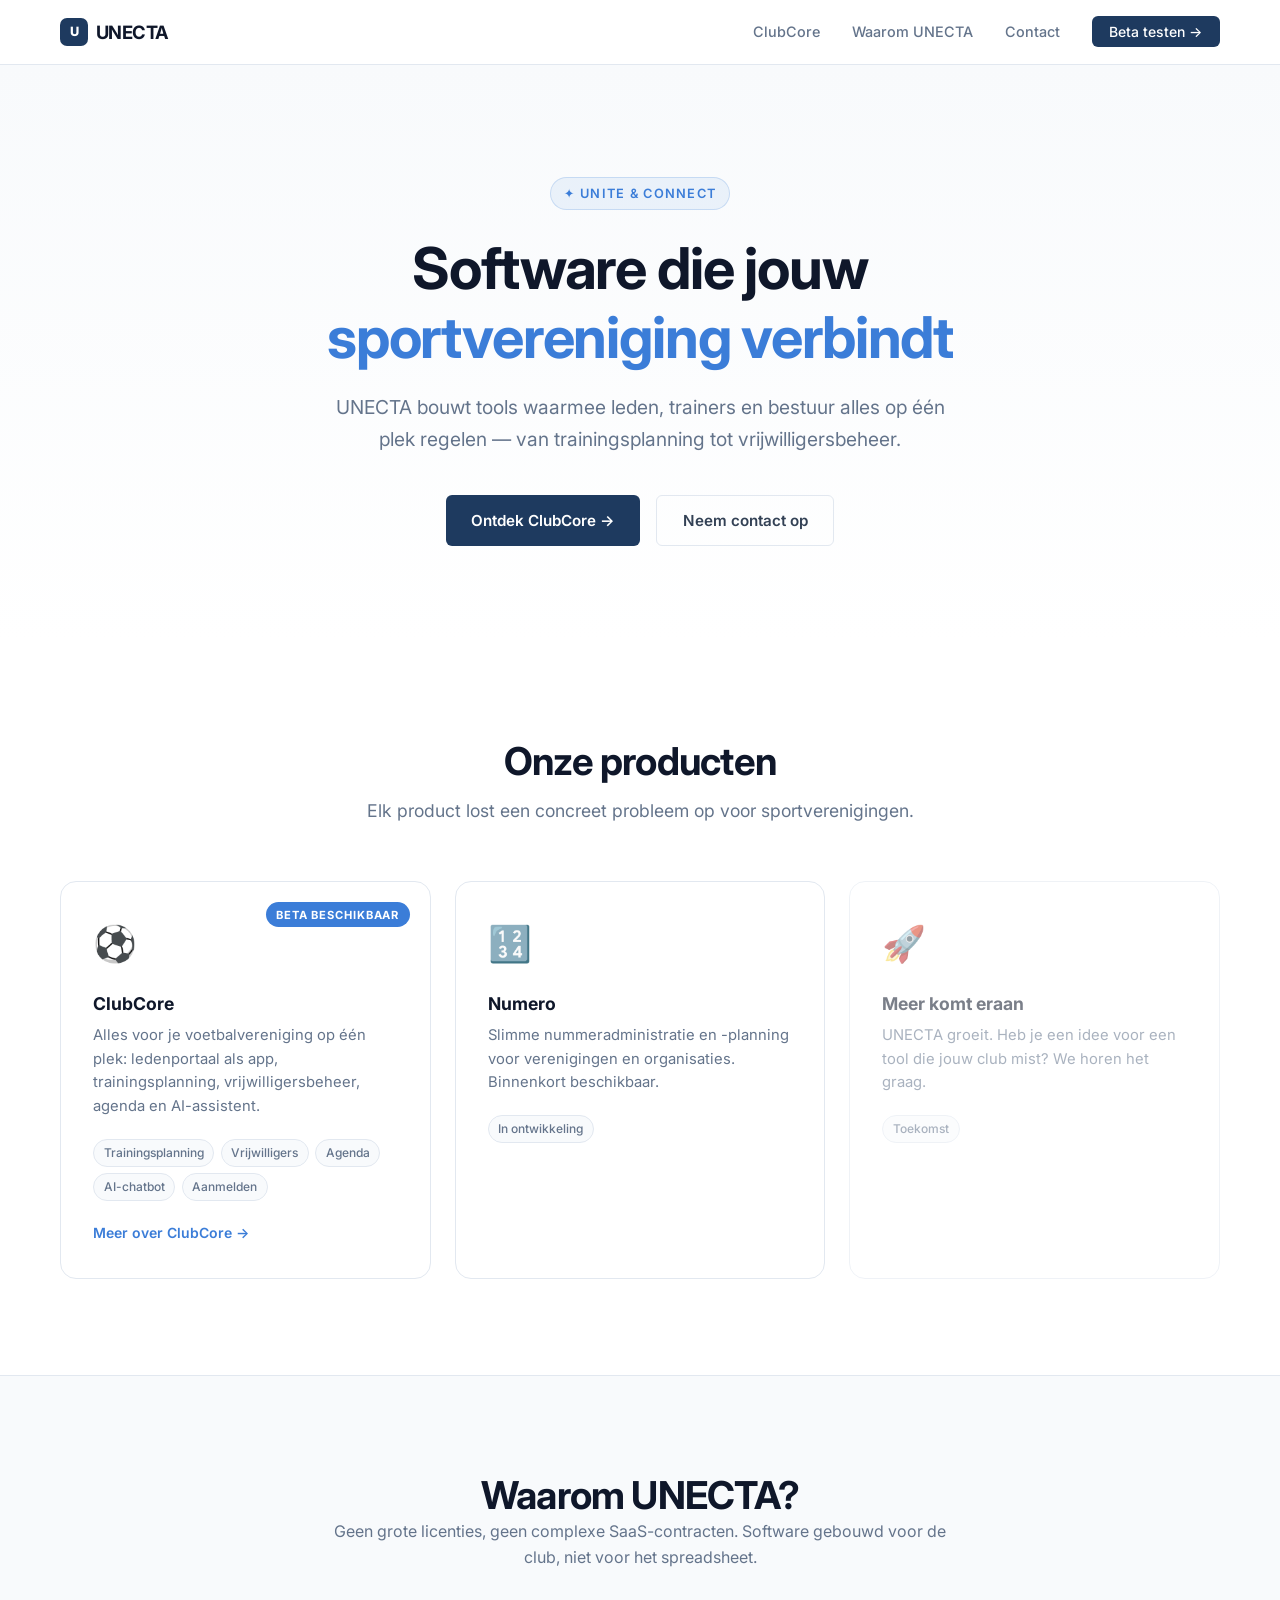
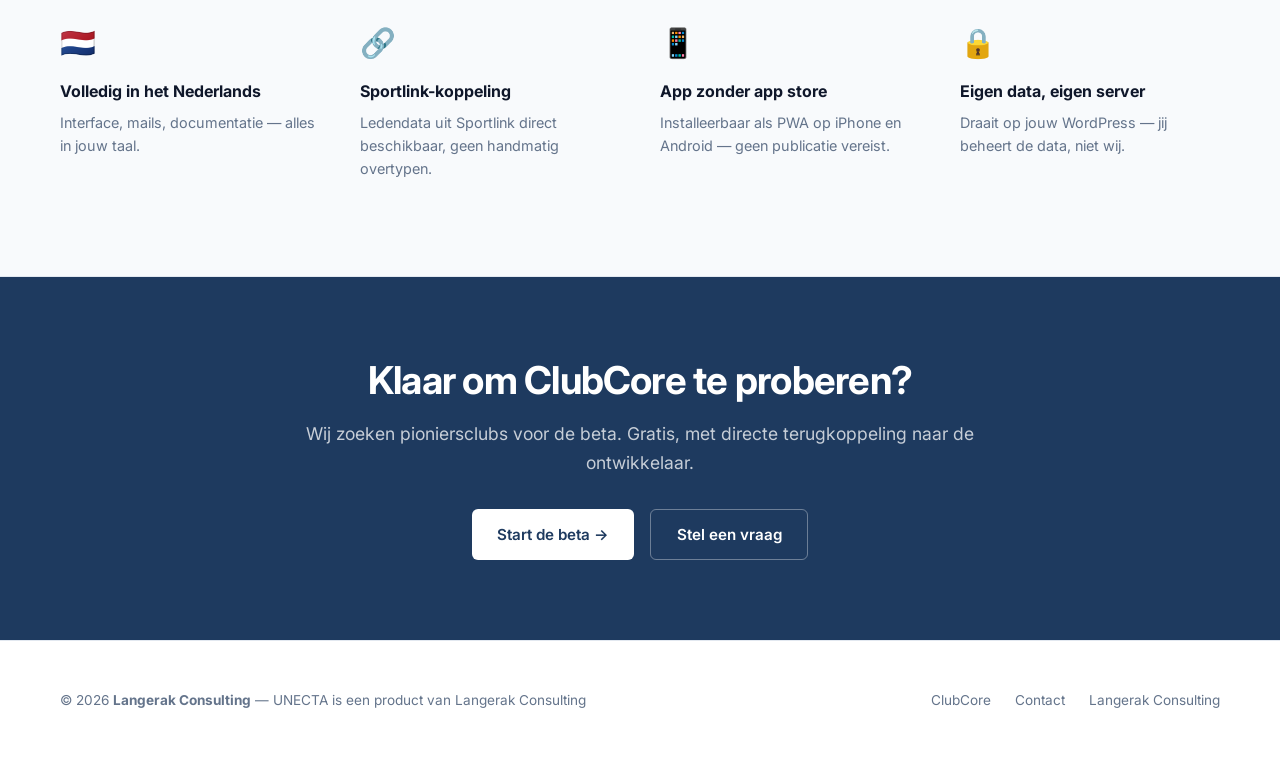
==== index.html @ e7898072 "Initiële UNECTA-website: homepage + ClubCore productpagina Statische site klaar voor Vercel-deploy: " ====
<!DOCTYPE html>
<html lang="nl">
<head>
  <meta charset="UTF-8" />
  <meta name="viewport" content="width=device-width, initial-scale=1.0" />
  <title>UNECTA — Unite &amp; Connect</title>
  <meta name="description" content="UNECTA bouwt software voor sportverenigingen. Unite en connect jouw club met slimme tools voor leden, trainers en bestuur." />

  <!-- Fonts -->
  <link rel="preconnect" href="https://fonts.googleapis.com" />
  <link rel="preconnect" href="https://fonts.gstatic.com" crossorigin />
  <link href="https://fonts.googleapis.com/css2?family=Inter:wght@400;500;600;700;800&display=swap" rel="stylesheet" />

  <link rel="stylesheet" href="/assets/css/main.css" />
</head>
<body>

  <!-- ── Nav ───────────────────────────────────────────── -->
  <header class="nav">
    <div class="container nav__inner">
      <a href="/" class="nav__logo">
        <div class="nav__logo-mark">U</div>
        UNECTA
      </a>
      <nav>
        <ul class="nav__links">
          <li><a href="/clubcore">ClubCore</a></li>
          <li><a href="#waarom">Waarom UNECTA</a></li>
          <li><a href="mailto:peter@langerak.org">Contact</a></li>
          <li><a href="https://clubcore.unecta.nl" class="nav__cta">Beta testen →</a></li>
        </ul>
      </nav>
    </div>
  </header>

  <!-- ── Hero ──────────────────────────────────────────── -->
  <section class="hero">
    <div class="container">
      <div class="hero__eyebrow">✦ Unite &amp; Connect</div>
      <h1 class="hero__title">
        Software die jouw<br />
        <span>sportvereniging verbindt</span>
      </h1>
      <p class="hero__sub">
        UNECTA bouwt tools waarmee leden, trainers en bestuur alles op één plek regelen —
        van trainingsplanning tot vrijwilligersbeheer.
      </p>
      <div class="hero__actions">
        <a href="/clubcore" class="btn btn--primary">Ontdek ClubCore →</a>
        <a href="mailto:peter@langerak.org" class="btn btn--ghost">Neem contact op</a>
      </div>
    </div>
  </section>

  <!-- ── Producten ──────────────────────────────────────── -->
  <section class="products">
    <div class="container">
      <div class="products__header">
        <h2>Onze producten</h2>
        <p>Elk product lost een concreet probleem op voor sportverenigingen.</p>
      </div>

      <div class="products__grid">

        <!-- ClubCore -->
        <div class="product-card product-card--featured">
          <div class="product-card__icon">⚽</div>
          <div class="product-card__name">ClubCore</div>
          <p class="product-card__desc">
            Alles voor je voetbalvereniging op één plek: ledenportaal als app,
            trainingsplanning, vrijwilligersbeheer, agenda en AI-assistent.
          </p>
          <div class="product-card__tags">
            <span class="tag">Trainingsplanning</span>
            <span class="tag">Vrijwilligers</span>
            <span class="tag">Agenda</span>
            <span class="tag">AI-chatbot</span>
            <span class="tag">Aanmelden</span>
          </div>
          <a href="/clubcore" class="product-card__link">Meer over ClubCore →</a>
        </div>

        <!-- Numero -->
        <div class="product-card">
          <div class="product-card__icon">🔢</div>
          <div class="product-card__name">Numero</div>
          <p class="product-card__desc">
            Slimme nummeradministratie en -planning voor verenigingen en organisaties.
            Binnenkort beschikbaar.
          </p>
          <div class="product-card__tags">
            <span class="tag">In ontwikkeling</span>
          </div>
        </div>

        <!-- Placeholder toekomstig product -->
        <div class="product-card" style="opacity:.55; pointer-events:none;">
          <div class="product-card__icon">🚀</div>
          <div class="product-card__name">Meer komt eraan</div>
          <p class="product-card__desc">
            UNECTA groeit. Heb je een idee voor een tool die jouw club mist?
            We horen het graag.
          </p>
          <div class="product-card__tags">
            <span class="tag">Toekomst</span>
          </div>
        </div>

      </div>
    </div>
  </section>

  <!-- ── Waarom UNECTA ──────────────────────────────────── -->
  <section class="why" id="waarom">
    <div class="container">
      <div class="text-center">
        <h2>Waarom UNECTA?</h2>
        <p class="text-muted mt-2" style="margin:0 auto">
          Geen grote licenties, geen complexe SaaS-contracten. Software gebouwd voor de club, niet voor het spreadsheet.
        </p>
      </div>
      <div class="why__grid">
        <div class="why-item">
          <div class="why-item__icon">🇳🇱</div>
          <div class="why-item__title">Volledig in het Nederlands</div>
          <p class="why-item__text">Interface, mails, documentatie — alles in jouw taal.</p>
        </div>
        <div class="why-item">
          <div class="why-item__icon">🔗</div>
          <div class="why-item__title">Sportlink-koppeling</div>
          <p class="why-item__text">Ledendata uit Sportlink direct beschikbaar, geen handmatig overtypen.</p>
        </div>
        <div class="why-item">
          <div class="why-item__icon">📱</div>
          <div class="why-item__title">App zonder app store</div>
          <p class="why-item__text">Installeerbaar als PWA op iPhone en Android — geen publicatie vereist.</p>
        </div>
        <div class="why-item">
          <div class="why-item__icon">🔒</div>
          <div class="why-item__title">Eigen data, eigen server</div>
          <p class="why-item__text">Draait op jouw WordPress — jij beheert de data, niet wij.</p>
        </div>
      </div>
    </div>
  </section>

  <!-- ── CTA ───────────────────────────────────────────── -->
  <section class="cta-section">
    <div class="container">
      <h2>Klaar om ClubCore te proberen?</h2>
      <p>Wij zoeken pioniersclubs voor de beta. Gratis, met directe terugkoppeling naar de ontwikkelaar.</p>
      <div class="hero__actions">
        <a href="https://clubcore.unecta.nl" class="btn btn--primary">Start de beta →</a>
        <a href="mailto:peter@langerak.org" class="btn btn--ghost">Stel een vraag</a>
      </div>
    </div>
  </section>

  <!-- ── Footer ─────────────────────────────────────────── -->
  <footer class="footer">
    <div class="container footer__inner">
      <p class="footer__copy">
        © 2026 <strong>Langerak Consulting</strong> — UNECTA is een product van Langerak Consulting
      </p>
      <ul class="footer__links">
        <li><a href="/clubcore">ClubCore</a></li>
        <li><a href="mailto:peter@langerak.org">Contact</a></li>
        <li><a href="https://langerakconsulting.nl">Langerak Consulting</a></li>
      </ul>
    </div>
  </footer>

</body>
</html>
---- assets/css/main.css ----
/* ═══════════════════════════════════════════════════════
   UNECTA — main.css
   Kleuren via CSS-variabelen → swap brandpakket in :root
   ═══════════════════════════════════════════════════════ */

:root {
  /* Brand — placeholder tot brandpakket beschikbaar is */
  --color-primary:       #1e3a5f;
  --color-primary-light: #2d5a9e;
  --color-accent:        #3b7dd8;
  --color-accent-hover:  #2d6bc4;

  /* Neutrals */
  --color-dark:      #0f172a;
  --color-body:      #334155;
  --color-muted:     #64748b;
  --color-border:    #e2e8f0;
  --color-surface:   #f8fafc;
  --color-white:     #ffffff;

  /* Typography */
  --font-sans: 'Inter', system-ui, -apple-system, sans-serif;
  --font-mono: 'JetBrains Mono', 'Fira Code', monospace;

  /* Spacing */
  --radius-sm: 6px;
  --radius-md: 10px;
  --radius-lg: 16px;

  /* Shadows */
  --shadow-sm: 0 1px 3px rgba(0,0,0,.08), 0 1px 2px rgba(0,0,0,.06);
  --shadow-md: 0 4px 16px rgba(0,0,0,.10);
  --shadow-lg: 0 12px 40px rgba(0,0,0,.14);
}

/* ── Reset ──────────────────────────────────────────────── */
*, *::before, *::after { box-sizing: border-box; margin: 0; padding: 0; }

html { scroll-behavior: smooth; -webkit-text-size-adjust: 100%; }

body {
  font-family: var(--font-sans);
  font-size: 16px;
  line-height: 1.65;
  color: var(--color-body);
  background: var(--color-white);
  -webkit-font-smoothing: antialiased;
}

img, svg { display: block; max-width: 100%; }
a { color: inherit; text-decoration: none; }
button { cursor: pointer; font-family: inherit; border: none; background: none; }

/* ── Typography ─────────────────────────────────────────── */
h1, h2, h3, h4 {
  color: var(--color-dark);
  line-height: 1.2;
  font-weight: 700;
  letter-spacing: -0.02em;
}
h1 { font-size: clamp(2.2rem, 5vw, 3.6rem); }
h2 { font-size: clamp(1.6rem, 3vw, 2.4rem); }
h3 { font-size: 1.2rem; font-weight: 600; }
p  { max-width: 65ch; }

/* ── Layout ─────────────────────────────────────────────── */
.container {
  width: min(1160px, 100% - 3rem);
  margin-inline: auto;
}

section { padding: 6rem 0; }

/* ── Nav ────────────────────────────────────────────────── */
.nav {
  position: sticky;
  top: 0;
  z-index: 100;
  background: rgba(255,255,255,.85);
  backdrop-filter: blur(12px);
  -webkit-backdrop-filter: blur(12px);
  border-bottom: 1px solid var(--color-border);
}

.nav__inner {
  display: flex;
  align-items: center;
  justify-content: space-between;
  height: 64px;
}

.nav__logo {
  display: flex;
  align-items: center;
  gap: .5rem;
  font-weight: 700;
  font-size: 1.15rem;
  color: var(--color-dark);
  letter-spacing: -0.03em;
}

.nav__logo-mark {
  width: 28px;
  height: 28px;
  background: var(--color-primary);
  border-radius: 7px;
  display: flex;
  align-items: center;
  justify-content: center;
  color: white;
  font-size: .8rem;
  font-weight: 800;
}

.nav__links {
  display: flex;
  align-items: center;
  gap: 2rem;
  list-style: none;
  font-size: .9rem;
  font-weight: 500;
  color: var(--color-muted);
}

.nav__links a:hover { color: var(--color-dark); }

.nav__cta {
  background: var(--color-primary);
  color: var(--color-white) !important;
  padding: .45rem 1.1rem;
  border-radius: var(--radius-sm);
  font-size: .875rem !important;
  transition: background .15s;
}
.nav__cta:hover { background: var(--color-primary-light) !important; }

@media (max-width: 680px) {
  .nav__links { display: none; }
}

/* ── Buttons ─────────────────────────────────────────────── */
.btn {
  display: inline-flex;
  align-items: center;
  gap: .5rem;
  padding: .75rem 1.6rem;
  border-radius: var(--radius-sm);
  font-size: .95rem;
  font-weight: 600;
  transition: all .15s;
  white-space: nowrap;
}

.btn--primary {
  background: var(--color-primary);
  color: var(--color-white);
}
.btn--primary:hover { background: var(--color-primary-light); transform: translateY(-1px); box-shadow: var(--shadow-md); }

.btn--ghost {
  background: transparent;
  color: var(--color-body);
  border: 1.5px solid var(--color-border);
}
.btn--ghost:hover { border-color: var(--color-primary); color: var(--color-primary); }

/* ── Hero ────────────────────────────────────────────────── */
.hero {
  padding: 7rem 0 6rem;
  text-align: center;
  background: linear-gradient(180deg, var(--color-surface) 0%, var(--color-white) 100%);
}

.hero__eyebrow {
  display: inline-flex;
  align-items: center;
  gap: .4rem;
  font-size: .8rem;
  font-weight: 600;
  color: var(--color-accent);
  text-transform: uppercase;
  letter-spacing: .1em;
  margin-bottom: 1.5rem;
  background: rgba(59,125,216,.08);
  padding: .3rem .8rem;
  border-radius: 999px;
  border: 1px solid rgba(59,125,216,.2);
}

.hero__title {
  margin-bottom: 1.25rem;
}

.hero__title span {
  color: var(--color-accent);
}

.hero__sub {
  font-size: 1.2rem;
  color: var(--color-muted);
  max-width: 52ch;
  margin: 0 auto 2.5rem;
}

.hero__actions {
  display: flex;
  gap: 1rem;
  justify-content: center;
  flex-wrap: wrap;
}

/* ── Products grid ──────────────────────────────────────── */
.products { background: var(--color-white); }

.products__header {
  text-align: center;
  margin-bottom: 3.5rem;
}

.products__header p {
  color: var(--color-muted);
  font-size: 1.1rem;
  margin: .75rem auto 0;
}

.products__grid {
  display: grid;
  grid-template-columns: repeat(auto-fit, minmax(300px, 1fr));
  gap: 1.5rem;
}

.product-card {
  border: 1.5px solid var(--color-border);
  border-radius: var(--radius-lg);
  padding: 2rem;
  transition: all .2s;
  position: relative;
  overflow: hidden;
}

.product-card:hover {
  border-color: var(--color-accent);
  box-shadow: var(--shadow-md);
  transform: translateY(-2px);
}

.product-card--featured::before {
  content: 'Beta beschikbaar';
  position: absolute;
  top: 1.25rem;
  right: 1.25rem;
  font-size: .7rem;
  font-weight: 700;
  text-transform: uppercase;
  letter-spacing: .08em;
  background: var(--color-accent);
  color: white;
  padding: .2rem .65rem;
  border-radius: 999px;
}

.product-card__icon {
  font-size: 2.2rem;
  margin-bottom: 1rem;
}

.product-card__name {
  font-size: 1.1rem;
  font-weight: 700;
  color: var(--color-dark);
  margin-bottom: .4rem;
}

.product-card__desc {
  font-size: .925rem;
  color: var(--color-muted);
  line-height: 1.6;
  margin-bottom: 1.25rem;
}

.product-card__tags {
  display: flex;
  flex-wrap: wrap;
  gap: .4rem;
}

.tag {
  font-size: .75rem;
  font-weight: 500;
  padding: .2rem .6rem;
  border-radius: 999px;
  background: var(--color-surface);
  color: var(--color-muted);
  border: 1px solid var(--color-border);
}

.product-card__link {
  display: inline-flex;
  align-items: center;
  gap: .3rem;
  font-size: .875rem;
  font-weight: 600;
  color: var(--color-accent);
  margin-top: 1.25rem;
}
.product-card__link:hover { gap: .5rem; }

/* ── Why UNECTA ─────────────────────────────────────────── */
.why {
  background: var(--color-surface);
  border-top: 1px solid var(--color-border);
  border-bottom: 1px solid var(--color-border);
}

.why__grid {
  display: grid;
  grid-template-columns: repeat(auto-fit, minmax(220px, 1fr));
  gap: 2.5rem;
  margin-top: 3rem;
}

.why-item__icon {
  font-size: 1.8rem;
  margin-bottom: .75rem;
}

.why-item__title {
  font-size: 1rem;
  font-weight: 700;
  color: var(--color-dark);
  margin-bottom: .4rem;
}

.why-item__text {
  font-size: .9rem;
  color: var(--color-muted);
  line-height: 1.6;
  max-width: 32ch;
}

/* ── CTA section ─────────────────────────────────────────── */
.cta-section {
  text-align: center;
  background: var(--color-primary);
  padding: 5rem 0;
}

.cta-section h2 { color: white; }
.cta-section p  { color: rgba(255,255,255,.75); margin: 1rem auto 2rem; font-size: 1.1rem; }

.cta-section .btn--ghost {
  color: white;
  border-color: rgba(255,255,255,.35);
}
.cta-section .btn--ghost:hover {
  border-color: white;
  background: rgba(255,255,255,.1);
}

.cta-section .btn--primary {
  background: white;
  color: var(--color-primary);
}
.cta-section .btn--primary:hover { background: var(--color-surface); }

/* ── Footer ─────────────────────────────────────────────── */
.footer {
  padding: 3rem 0;
  border-top: 1px solid var(--color-border);
}

.footer__inner {
  display: flex;
  align-items: center;
  justify-content: space-between;
  flex-wrap: wrap;
  gap: 1rem;
}

.footer__copy {
  font-size: .85rem;
  color: var(--color-muted);
}

.footer__links {
  display: flex;
  gap: 1.5rem;
  list-style: none;
  font-size: .85rem;
}

.footer__links a {
  color: var(--color-muted);
}
.footer__links a:hover { color: var(--color-dark); }

/* ── Product page specific ──────────────────────────────── */
.product-hero {
  padding: 6rem 0 5rem;
  background: linear-gradient(135deg, var(--color-primary) 0%, var(--color-primary-light) 100%);
  color: white;
}

.product-hero__badge {
  display: inline-flex;
  align-items: center;
  gap: .4rem;
  font-size: .78rem;
  font-weight: 600;
  text-transform: uppercase;
  letter-spacing: .1em;
  background: rgba(255,255,255,.15);
  border: 1px solid rgba(255,255,255,.25);
  padding: .3rem .8rem;
  border-radius: 999px;
  margin-bottom: 1.5rem;
  color: rgba(255,255,255,.9);
}

.product-hero h1 { color: white; margin-bottom: 1rem; }

.product-hero__sub {
  font-size: 1.2rem;
  color: rgba(255,255,255,.8);
  max-width: 50ch;
  margin-bottom: 2.5rem;
}

.product-hero .btn--ghost {
  color: white;
  border-color: rgba(255,255,255,.4);
}
.product-hero .btn--ghost:hover {
  border-color: white;
  background: rgba(255,255,255,.1);
  color: white;
}

.product-hero .btn--primary {
  background: white;
  color: var(--color-primary);
}

/* Features grid */
.features { background: var(--color-white); }

.features__header { margin-bottom: 3.5rem; }
.features__header p { color: var(--color-muted); font-size: 1.05rem; margin-top: .75rem; }

.features__grid {
  display: grid;
  grid-template-columns: repeat(auto-fit, minmax(280px, 1fr));
  gap: 1.5rem;
}

.feature-card {
  padding: 1.75rem;
  border: 1.5px solid var(--color-border);
  border-radius: var(--radius-md);
  transition: all .2s;
}

.feature-card:hover {
  border-color: var(--color-accent);
  box-shadow: var(--shadow-sm);
}

.feature-card__icon { font-size: 1.8rem; margin-bottom: .9rem; }
.feature-card__title { font-size: 1rem; margin-bottom: .4rem; }
.feature-card__desc { font-size: .9rem; color: var(--color-muted); line-height: 1.6; max-width: none; }

/* Status badges */
.status {
  display: inline-flex;
  align-items: center;
  gap: .3rem;
  font-size: .72rem;
  font-weight: 600;
  text-transform: uppercase;
  letter-spacing: .06em;
  padding: .15rem .5rem;
  border-radius: 999px;
  margin-top: .75rem;
}
.status--live { background: #dcfce7; color: #166534; }
.status--beta { background: #dbeafe; color: #1e40af; }
.status--soon { background: #f1f5f9; color: #64748b; }

/* Rollen sectie */
.for-who { background: var(--color-surface); border-top: 1px solid var(--color-border); }
.for-who__grid {
  display: grid;
  grid-template-columns: repeat(auto-fit, minmax(200px, 1fr));
  gap: 1.25rem;
  margin-top: 2.5rem;
}

.role-card {
  background: white;
  border: 1.5px solid var(--color-border);
  border-radius: var(--radius-md);
  padding: 1.5rem;
  text-align: center;
}

.role-card__icon { font-size: 2rem; margin-bottom: .6rem; }
.role-card__title { font-size: .95rem; font-weight: 700; color: var(--color-dark); margin-bottom: .4rem; }
.role-card__desc { font-size: .85rem; color: var(--color-muted); max-width: none; }

/* ── Utilities ────────────────────────────────────────────── */
.text-center { text-align: center; }
.text-muted  { color: var(--color-muted); }
.mt-1 { margin-top: .5rem; }
.mt-2 { margin-top: 1rem; }
.mt-3 { margin-top: 1.5rem; }
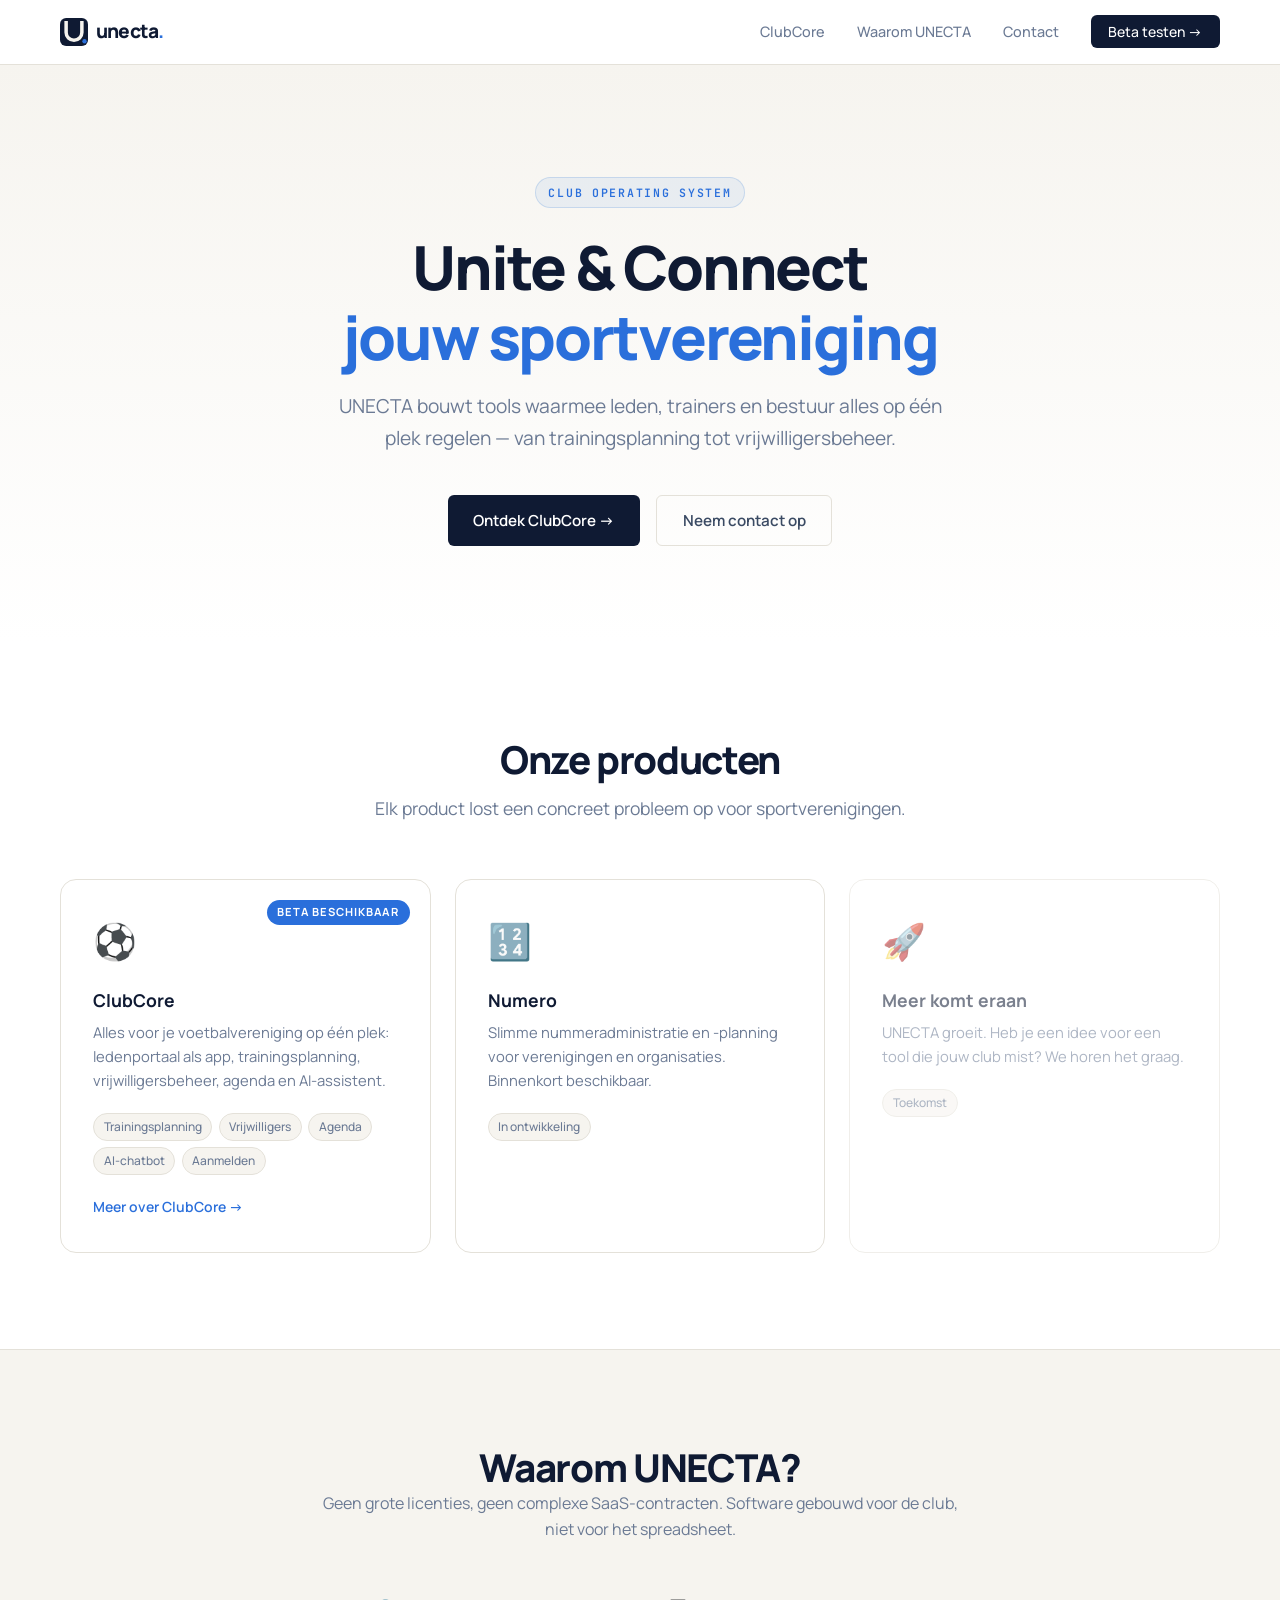
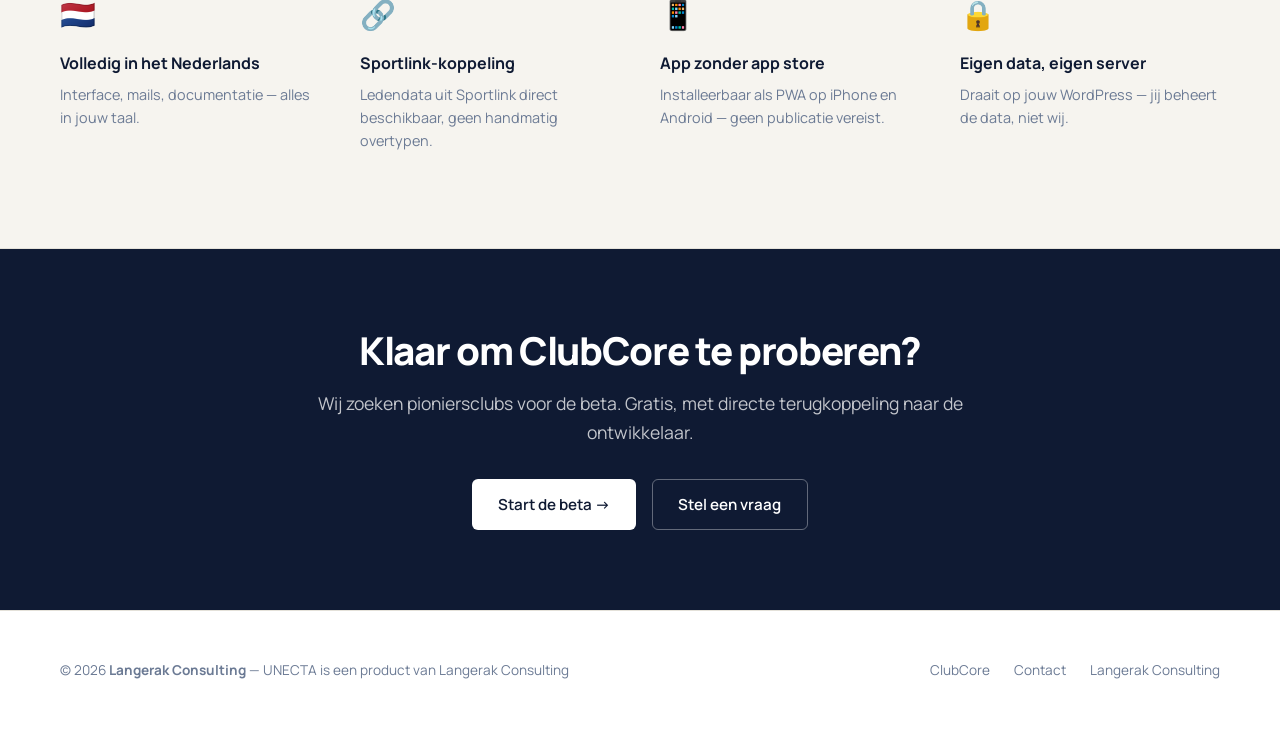
==== commit bed5fae3: "Brand doorvoeren: Manrope, Ink/Blue/Cream, monogram logo, favicon - Kleuren: #0F1A33 (Ink) · #2A6FDB" ====
--- a/index.html
+++ b/index.html
@@ -3,13 +3,18 @@
 <head>
   <meta charset="UTF-8" />
   <meta name="viewport" content="width=device-width, initial-scale=1.0" />
-  <title>UNECTA — Unite &amp; Connect</title>
+  <title>unecta. — Club Operating System</title>
   <meta name="description" content="UNECTA bouwt software voor sportverenigingen. Unite en connect jouw club met slimme tools voor leden, trainers en bestuur." />
+
+  <!-- Favicon -->
+  <link rel="icon" type="image/svg+xml" href="/assets/img/svg/unecta-favicon.svg" />
+  <link rel="icon" type="image/png" sizes="32x32" href="/assets/img/png/unecta-favicon-32.png" />
+  <link rel="icon" type="image/png" sizes="16x16" href="/assets/img/png/unecta-favicon-16.png" />
 
   <!-- Fonts -->
   <link rel="preconnect" href="https://fonts.googleapis.com" />
   <link rel="preconnect" href="https://fonts.gstatic.com" crossorigin />
-  <link href="https://fonts.googleapis.com/css2?family=Inter:wght@400;500;600;700;800&display=swap" rel="stylesheet" />
+  <link href="https://fonts.googleapis.com/css2?family=Manrope:wght@400;500;600;700;800&family=JetBrains+Mono:wght@500&display=swap" rel="stylesheet" />
 
   <link rel="stylesheet" href="/assets/css/main.css" />
 </head>
@@ -19,8 +24,13 @@
   <header class="nav">
     <div class="container nav__inner">
       <a href="/" class="nav__logo">
-        <div class="nav__logo-mark">U</div>
-        UNECTA
+        <!-- UNECTA monogram (U-vorm) -->
+        <svg width="28" height="28" viewBox="0 0 128 128" fill="none" xmlns="http://www.w3.org/2000/svg" aria-hidden="true">
+          <rect width="128" height="128" rx="28" fill="#0F1A33"/>
+          <path d="M 28 22 L 28 66 A 36 36 0 0 0 100 66 L 100 22" fill="none" stroke="#F6F4EF" stroke-width="16" stroke-linecap="square"/>
+          <circle cx="112" cy="106" r="10" fill="#2A6FDB"/>
+        </svg>
+        <span>unecta<span style="color:var(--color-accent)">.</span></span>
       </a>
       <nav>
         <ul class="nav__links">
@@ -36,10 +46,10 @@
   <!-- ── Hero ──────────────────────────────────────────── -->
   <section class="hero">
     <div class="container">
-      <div class="hero__eyebrow">✦ Unite &amp; Connect</div>
+      <div class="hero__eyebrow" style="font-family:var(--font-mono);font-size:.72rem;letter-spacing:.15em">CLUB OPERATING SYSTEM</div>
       <h1 class="hero__title">
-        Software die jouw<br />
-        <span>sportvereniging verbindt</span>
+        Unite &amp; Connect<br />
+        <span>jouw sportvereniging</span>
       </h1>
       <p class="hero__sub">
         UNECTA bouwt tools waarmee leden, trainers en bestuur alles op één plek regelen —
--- a/assets/css/main.css
+++ b/assets/css/main.css
@@ -1,26 +1,28 @@
 /* ═══════════════════════════════════════════════════════
    UNECTA — main.css
-   Kleuren via CSS-variabelen → swap brandpakket in :root
+   Brand: Ink #0F1A33 · Blue #2A6FDB · Cream #F6F4EF
+   Font:  Manrope 800 + JetBrains Mono 500
    ═══════════════════════════════════════════════════════ */
 
 :root {
-  /* Brand — placeholder tot brandpakket beschikbaar is */
-  --color-primary:       #1e3a5f;
-  --color-primary-light: #2d5a9e;
-  --color-accent:        #3b7dd8;
-  --color-accent-hover:  #2d6bc4;
+  /* Brand */
+  --color-primary:       #0F1A33;   /* Ink — hoofd */
+  --color-primary-light: #1a2d52;   /* Ink licht */
+  --color-accent:        #2A6FDB;   /* Blue */
+  --color-accent-hover:  #2260c4;   /* Blue donkerder */
+  --color-cream:         #F6F4EF;   /* Cream — achtergrond */
 
   /* Neutrals */
-  --color-dark:      #0f172a;
-  --color-body:      #334155;
-  --color-muted:     #64748b;
-  --color-border:    #e2e8f0;
-  --color-surface:   #f8fafc;
+  --color-dark:      #0F1A33;
+  --color-body:      #3a4a63;
+  --color-muted:     #6b7a94;
+  --color-border:    #e4e1d9;       /* Cream-tinted border */
+  --color-surface:   #F6F4EF;       /* Cream */
   --color-white:     #ffffff;
 
   /* Typography */
-  --font-sans: 'Inter', system-ui, -apple-system, sans-serif;
-  --font-mono: 'JetBrains Mono', 'Fira Code', monospace;
+  --font-sans: 'Manrope', system-ui, -apple-system, sans-serif;
+  --font-mono: 'JetBrains Mono', ui-monospace, monospace;
 
   /* Spacing */
   --radius-sm: 6px;
@@ -54,13 +56,13 @@
 /* ── Typography ─────────────────────────────────────────── */
 h1, h2, h3, h4 {
   color: var(--color-dark);
-  line-height: 1.2;
-  font-weight: 700;
-  letter-spacing: -0.02em;
-}
-h1 { font-size: clamp(2.2rem, 5vw, 3.6rem); }
-h2 { font-size: clamp(1.6rem, 3vw, 2.4rem); }
-h3 { font-size: 1.2rem; font-weight: 600; }
+  line-height: 1.15;
+  font-weight: 800;
+  letter-spacing: -0.035em;
+}
+h1 { font-size: clamp(2.4rem, 5vw, 3.8rem); }
+h2 { font-size: clamp(1.7rem, 3vw, 2.6rem); }
+h3 { font-size: 1.15rem; font-weight: 700; }
 p  { max-width: 65ch; }
 
 /* ── Layout ─────────────────────────────────────────────── */
@@ -93,24 +95,13 @@
   display: flex;
   align-items: center;
   gap: .5rem;
-  font-weight: 700;
-  font-size: 1.15rem;
+  font-weight: 800;
+  font-size: 1.2rem;
   color: var(--color-dark);
-  letter-spacing: -0.03em;
-}
-
-.nav__logo-mark {
-  width: 28px;
-  height: 28px;
-  background: var(--color-primary);
-  border-radius: 7px;
-  display: flex;
-  align-items: center;
-  justify-content: center;
-  color: white;
-  font-size: .8rem;
-  font-weight: 800;
-}
+  letter-spacing: -0.04em;
+}
+
+.nav__logo svg { flex-shrink: 0; }
 
 .nav__links {
   display: flex;
@@ -168,7 +159,7 @@
 .hero {
   padding: 7rem 0 6rem;
   text-align: center;
-  background: linear-gradient(180deg, var(--color-surface) 0%, var(--color-white) 100%);
+  background: linear-gradient(180deg, var(--color-cream) 0%, var(--color-white) 100%);
 }
 
 .hero__eyebrow {
